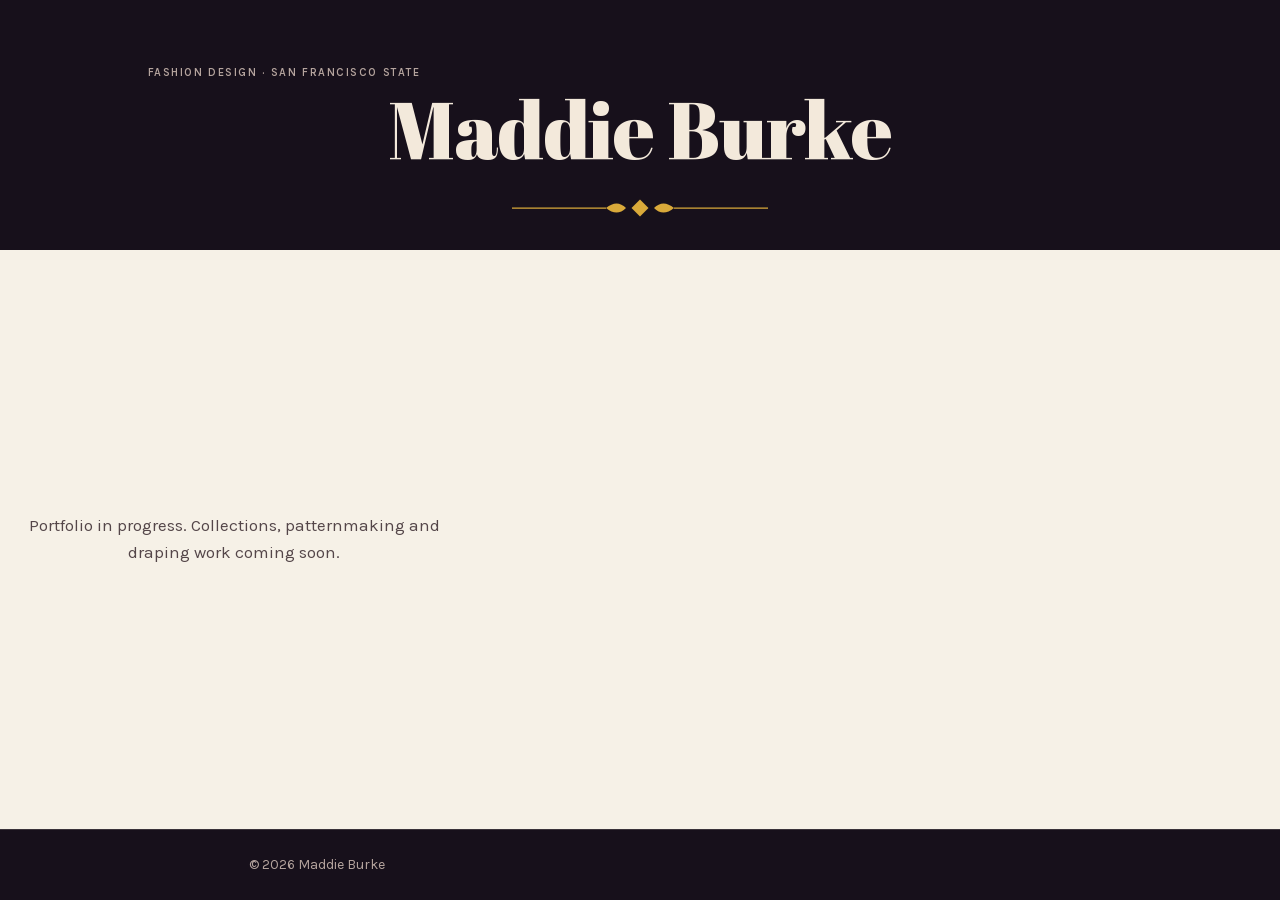
==== index.html @ 35e76069 "feat(foundation): add token system, base styles, and holding page First build step: the style-guide " ====
<!DOCTYPE html>
<html lang="en">
<head>
  <meta charset="UTF-8">
  <meta name="viewport" content="width=device-width, initial-scale=1">

  <title>Maddie Burke — Fashion Design</title>
  <meta name="description" content="Portfolio of Maddie Burke, fashion designer: collections, patternmaking, and couture draping.">

  <!-- Abril renders in the heading, so it is on the critical path. Preloading
       it means the browser starts fetching before it has parsed the CSS. -->
  <link rel="preload" href="/assets/fonts/abril-fatface.woff2" as="font" type="font/woff2" crossorigin>

  <link rel="stylesheet" href="/assets/css/style.css">
</head>

<body class="holding">

  <a class="skip-link" href="#main">Skip to main content</a>

  <header class="zone-dark holding__head">
    <div class="container">
      <p class="eyebrow">Fashion design &middot; San Francisco State</p>
      <h1 class="t-display">Maddie Burke</h1>
    </div>

    <!-- The ornament marks the boundary between the dark and light zones.
         aria-hidden because it carries no information. -->
    <svg class="ornament" viewBox="0 0 260 20" width="260" height="20" aria-hidden="true" focusable="false">
      <path d="M2 10H96" />
      <path d="M164 10H258" />
      <path class="ornament__solid" d="M96 10q11-9 20 0q-9 9-20 0z" />
      <path class="ornament__solid" d="M164 10q-11-9-20 0q9 9 20 0z" />
      <path class="ornament__solid" d="M130 1.5l8.5 8.5l-8.5 8.5l-8.5-8.5z" />
      <path d="M124 10h2M134 10h2" />
    </svg>
  </header>

  <main id="main" class="holding__main">
    <div class="container">
      <p class="holding__note">Portfolio in progress. Collections, patternmaking and draping work coming soon.</p>
    </div>
  </main>

  <footer class="zone-dark holding__foot">
    <div class="container">
      <p>&copy; 2026 Maddie Burke</p>
    </div>
  </footer>

</body>
</html>
---- assets/css/style.css ----
/* ==========================================================================
   Maddie Burke — Portfolio
   Foundation: tokens, reset, base elements.

   Order matters and is fixed (STYLEGUIDE.md §11):
   tokens → reset → base elements → layout → components → utilities
   ========================================================================== */


/* --------------------------------------------------------------------------
   1. FONTS

   Self-hosted rather than loaded from the Google Fonts CDN. Two reasons:
   it removes a third-party connection from every visitor's page load, and
   it means the site keeps working if that CDN is blocked or slow.

   Both faces are SIL Open Font License 1.1 — see the OFL files alongside.
   -------------------------------------------------------------------------- */

@font-face {
  font-family: "Abril Fatface";
  src: url("/assets/fonts/abril-fatface.woff2") format("woff2");
  font-weight: 400;
  font-style: normal;
  font-display: swap;
}

@font-face {
  font-family: "Karla";
  src: url("/assets/fonts/karla.woff2") format("woff2");
  font-weight: 400 700;   /* variable font: one file covers the whole range */
  font-style: normal;
  font-display: swap;
}


/* --------------------------------------------------------------------------
   2. TOKENS — the zone system

   The core idea of this stylesheet. Components are written ONCE against
   abstract tokens (--text, --ground, --accent). A zone redefines what those
   tokens mean, so the same component is correct in both zones automatically.

   Rule that keeps it safe: a component must never contain a raw hex value.
   If you are typing "#" inside a component rule, a token is missing.

   Every colour below was contrast-verified before it was written down.
   -------------------------------------------------------------------------- */

:root {
  /* Zone 2 — light. The default: galleries, project pages, About, Contact. */
  --ground:       #F6F1E7;   /* bone */
  --surface:      #FFFFFF;   /* raised cards, image mats */
  --text:         #241A20;   /* 15.00:1 on ground — AAA */
  --muted:        #544649;   /*  7.94:1 on ground — AAA */
  --accent:       #7A2A38;   /* oxblood — 8.42:1 — AAA */
  --accent-gold:  #5E4A0F;   /* antique gold — 7.58:1 — AAA */
  --gilt:         #C9A227;   /* 2.15:1 — DECORATIVE ONLY, never informational */
  --hairline:     rgba(36, 26, 32, 0.14);

  /* Spacing — one scale, no off-scale values. */
  --space-1: 4px;
  --space-2: 8px;
  --space-3: 16px;
  --space-4: 24px;
  --space-5: 32px;
  --space-6: 48px;
  --space-7: 64px;
  --space-8: 96px;
  --space-9: 128px;

  --font-display: "Abril Fatface", Georgia, serif;
  --font-body:    "Karla", system-ui, -apple-system, sans-serif;

  --measure: 65ch;          /* max width of running text */
  --container: 1320px;
}

/* Zone 1 — dark chrome. Nav, hero, project headers, footer. */
.zone-dark {
  --ground:      #17101B;   /* ink */
  --surface:     #241A2B;
  --text:        #F3E9DB;   /* 15.53:1 on ground — AAA */
  --muted:       #B5A49E;   /*  7.78:1 on ground — AAA */
  --accent:      #D9A93A;   /* gold — 8.60:1 — AAA, unrestricted here */
  --accent-alt:  #E08C97;   /* rose — 7.43:1 — AAA */
  --fill:        #8C2F3F;   /* oxblood — FILL ONLY, fails 2.30:1 as text */
  --hairline:    rgba(243, 233, 219, 0.16);

  background: var(--ground);
  color: var(--text);
}


/* --------------------------------------------------------------------------
   3. RESET
   -------------------------------------------------------------------------- */

*,
*::before,
*::after {
  box-sizing: border-box;
}

body,
h1, h2, h3, h4,
p, figure, blockquote, dl, dd {
  margin: 0;
}

ul[role="list"] {
  list-style: none;
  margin: 0;
  padding: 0;
}

img,
picture,
svg {
  display: block;
  max-width: 100%;
}

/* Images always carry width/height in the markup so the browser can reserve
   space before they load. height:auto lets CSS resize them without distorting
   that ratio. Together these prevent layout shift. */
img {
  height: auto;
}


/* --------------------------------------------------------------------------
   4. BASE ELEMENTS
   -------------------------------------------------------------------------- */

html {
  -webkit-text-size-adjust: 100%;
}

body {
  background: var(--ground);
  color: var(--text);
  font-family: var(--font-body);
  font-size: 1.0625rem;              /* 17px — this is a reading site */
  line-height: 1.6;
  -webkit-font-smoothing: antialiased;
  text-rendering: optimizeLegibility;
}

/* Abril is display-only. It has a practical floor around 28px: below that the
   thin strokes vanish and the counters fill in. H3 and smaller use Karla.
   H2's minimum is 1.75rem (28px) rather than 1.5rem for exactly this reason —
   that irregularity in the scale is deliberate. See STYLEGUIDE.md §2. */
.t-display,
h1,
h2 {
  font-family: var(--font-display);
  font-weight: 400;
  line-height: 1.15;
  text-wrap: balance;
}

.t-display { font-size: clamp(2.5rem, 7vw, 5rem); letter-spacing: -0.015em; }
h1         { font-size: clamp(2rem, 5vw, 3.25rem); letter-spacing: -0.012em; }
h2         { font-size: clamp(1.75rem, 3vw, 2.25rem); }

h3 {
  font-family: var(--font-body);
  font-weight: 600;
  font-size: 1.25rem;
  line-height: 1.3;
  text-wrap: balance;
}

p {
  max-width: var(--measure);
}

a {
  color: var(--accent);
  text-decoration-thickness: 1px;
  text-underline-offset: 3px;
}

/* Never remove a focus ring without an equally visible replacement.
   :focus-visible shows it for keyboard users without ringing mouse clicks. */
:focus-visible {
  outline: 2px solid var(--accent);
  outline-offset: 3px;
}

.eyebrow {
  font-family: var(--font-body);
  font-size: 0.6875rem;
  font-weight: 600;
  letter-spacing: 0.14em;
  text-transform: uppercase;
  color: var(--muted);
}


/* --------------------------------------------------------------------------
   5. LAYOUT
   -------------------------------------------------------------------------- */

.container {
  width: 100%;
  max-width: var(--container);
  margin-inline: auto;
  padding-inline: var(--space-4);
}

/* First focusable element on every page. Sits off-screen until focused, so a
   keyboard user can jump past the nav instead of tabbing through it on every
   page. Required by STYLEGUIDE.md §8. */
.skip-link {
  position: absolute;
  left: var(--space-3);
  top: var(--space-3);
  z-index: 100;
  padding: var(--space-2) var(--space-3);
  background: var(--surface);
  color: var(--text);
  transform: translateY(-200%);
}

.skip-link:focus {
  transform: translateY(0);
}


/* --------------------------------------------------------------------------
   6. ORNAMENT

   The site's one piece of pure decoration: a Deco lozenge between two Nouveau
   leaf forms. It marks every boundary between the dark and light zones — a
   hard edge from ink to bone is abrupt, and this makes the transition read as
   deliberate. aria-hidden in the markup, since it says nothing.
   -------------------------------------------------------------------------- */

.ornament {
  color: var(--accent);
  stroke: currentColor;
  stroke-width: 1.25;
  fill: none;
  width: 260px;
  max-width: 100%;
  height: auto;
  margin-inline: auto;
}

.ornament .ornament__solid {
  fill: currentColor;
  stroke: none;
}


/* --------------------------------------------------------------------------
   7. MOTION

   Respected site-wide rather than per-component, so a new animation cannot
   accidentally ship without honouring it.
   -------------------------------------------------------------------------- */

@media (prefers-reduced-motion: reduce) {
  *,
  *::before,
  *::after {
    animation-duration: 0.01ms !important;
    animation-iteration-count: 1 !important;
    transition-duration: 0.01ms !important;
    scroll-behavior: auto !important;
  }
}


/* --------------------------------------------------------------------------
   8. HOLDING PAGE — temporary

   Replaced by the real Home page in Phase 4. Kept isolated at the bottom so
   deleting it later touches nothing above.
   -------------------------------------------------------------------------- */

.holding {
  min-height: 100vh;
  min-height: 100svh;   /* svh accounts for mobile browser chrome */
  display: flex;
  flex-direction: column;
}

.holding__head {
  display: flex;
  flex-direction: column;
  align-items: center;
  gap: var(--space-4);
  padding-block: var(--space-7) var(--space-5);
  text-align: center;
}

.holding__main {
  flex: 1;
  display: flex;
  flex-direction: column;
  justify-content: center;
  align-items: center;
  gap: var(--space-4);
  text-align: center;
  padding-block: var(--space-8);
}

.holding__note {
  color: var(--muted);
  max-width: 42ch;
}

.holding__foot {
  padding-block: var(--space-4);
  text-align: center;
  color: var(--muted);
  font-size: 0.875rem;
  border-top: 1px solid var(--hairline);
}
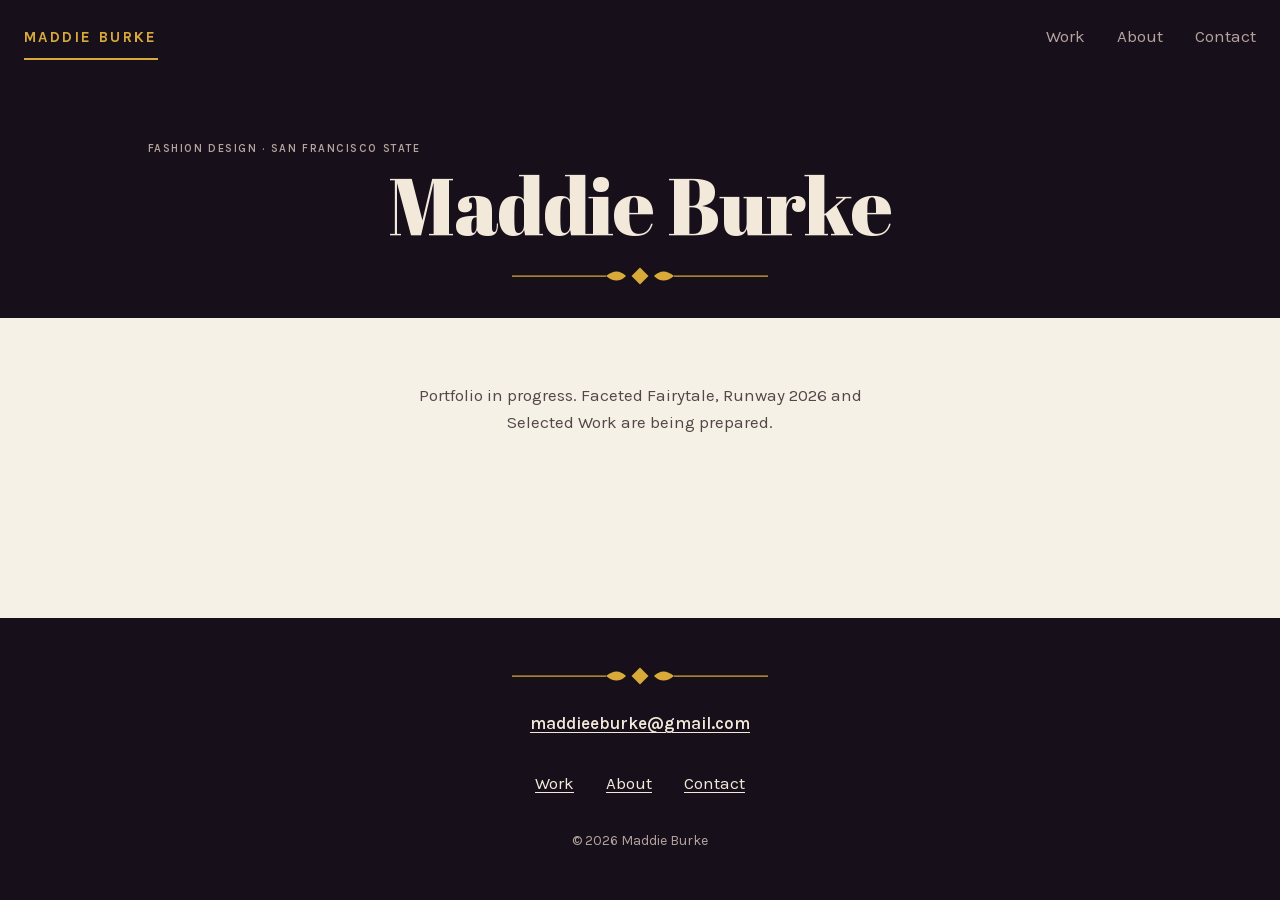
==== commit 862927b4: "feat(contact,about): add email, image pipeline, and About portrait - tools/build-images.sh: strips a" ====
--- a/index.html
+++ b/index.html
@@ -7,44 +7,74 @@
   <title>Maddie Burke — Fashion Design</title>
   <meta name="description" content="Portfolio of Maddie Burke, fashion designer: collections, patternmaking, and couture draping.">
 
-  <!-- Abril renders in the heading, so it is on the critical path. Preloading
-       it means the browser starts fetching before it has parsed the CSS. -->
+  <!-- Runs before render so the nav never flashes open then collapses. It also
+       means the mobile toggle only appears once JS is confirmed working. -->
+  <script>document.documentElement.classList.add('js');</script>
+
   <link rel="preload" href="/assets/fonts/abril-fatface.woff2" as="font" type="font/woff2" crossorigin>
-
   <link rel="stylesheet" href="/assets/css/style.css">
+  <script src="/assets/js/main.js" defer></script>
 </head>
 
-<body class="holding">
+<body class="page">
 
   <a class="skip-link" href="#main">Skip to main content</a>
 
-  <header class="zone-dark holding__head">
-    <div class="container">
-      <p class="eyebrow">Fashion design &middot; San Francisco State</p>
-      <h1 class="t-display">Maddie Burke</h1>
+  <nav class="nav zone-dark" aria-label="Main" data-nav data-open="false">
+    <div class="container nav__inner">
+      <a class="nav__mark" href="/index.html" aria-current="page">Maddie Burke</a>
+
+      <button class="nav__toggle" type="button" aria-expanded="false" aria-controls="nav-menu">Menu</button>
+
+      <ul class="nav__list" id="nav-menu" role="list">
+        <li><a class="nav__link" href="/work.html">Work</a></li>
+        <li><a class="nav__link" href="/about.html">About</a></li>
+        <li><a class="nav__link" href="/contact.html">Contact</a></li>
+      </ul>
+    </div>
+  </nav>
+
+  <main id="main" class="page__main">
+
+    <header class="zone-dark page__head">
+      <div class="container">
+        <p class="eyebrow">Fashion design &middot; San Francisco State</p>
+        <h1 class="t-display">Maddie Burke</h1>
+      </div>
+      <svg class="ornament" viewBox="0 0 260 20" width="260" height="20" aria-hidden="true" focusable="false">
+        <path d="M2 10H96" />
+        <path d="M164 10H258" />
+        <path class="ornament__solid" d="M96 10q11-9 20 0q-9 9-20 0z" />
+        <path class="ornament__solid" d="M164 10q-11-9-20 0q9 9 20 0z" />
+        <path class="ornament__solid" d="M130 1.5l8.5 8.5l-8.5 8.5l-8.5-8.5z" />
+        <path d="M124 10h2M134 10h2" />
+      </svg>
+    </header>
+
+    <div class="container page__body">
+      <p class="stub">Portfolio in progress. Faceted Fairytale, Runway 2026 and Selected Work are being prepared.</p>
     </div>
 
-    <!-- The ornament marks the boundary between the dark and light zones.
-         aria-hidden because it carries no information. -->
-    <svg class="ornament" viewBox="0 0 260 20" width="260" height="20" aria-hidden="true" focusable="false">
-      <path d="M2 10H96" />
-      <path d="M164 10H258" />
-      <path class="ornament__solid" d="M96 10q11-9 20 0q-9 9-20 0z" />
-      <path class="ornament__solid" d="M164 10q-11-9-20 0q9 9 20 0z" />
-      <path class="ornament__solid" d="M130 1.5l8.5 8.5l-8.5 8.5l-8.5-8.5z" />
-      <path d="M124 10h2M134 10h2" />
-    </svg>
-  </header>
-
-  <main id="main" class="holding__main">
-    <div class="container">
-      <p class="holding__note">Portfolio in progress. Collections, patternmaking and draping work coming soon.</p>
-    </div>
   </main>
 
-  <footer class="zone-dark holding__foot">
-    <div class="container">
-      <p>&copy; 2026 Maddie Burke</p>
+  <footer class="footer zone-dark">
+    <div class="container footer__inner">
+      <svg class="ornament" viewBox="0 0 260 20" width="260" height="20" aria-hidden="true" focusable="false">
+        <path d="M2 10H96" />
+        <path d="M164 10H258" />
+        <path class="ornament__solid" d="M96 10q11-9 20 0q-9 9-20 0z" />
+        <path class="ornament__solid" d="M164 10q-11-9-20 0q9 9 20 0z" />
+        <path class="ornament__solid" d="M130 1.5l8.5 8.5l-8.5 8.5l-8.5-8.5z" />
+        <path d="M124 10h2M134 10h2" />
+      </svg>
+      <p class="footer__email"><a href="mailto:maddieeburke@gmail.com">maddieeburke@gmail.com</a></p>
+
+      <ul class="footer__links" role="list">
+        <li><a href="/work.html">Work</a></li>
+        <li><a href="/about.html">About</a></li>
+        <li><a href="/contact.html">Contact</a></li>
+      </ul>
+      <p class="footer__meta">&copy; 2026 Maddie Burke</p>
     </div>
   </footer>
 
--- a/assets/css/style.css
+++ b/assets/css/style.css
@@ -275,48 +275,225 @@
 
 
 /* --------------------------------------------------------------------------
-   8. HOLDING PAGE — temporary
-
-   Replaced by the real Home page in Phase 4. Kept isolated at the bottom so
-   deleting it later touches nothing above.
-   -------------------------------------------------------------------------- */
-
-.holding {
+   8. NAV
+
+   Always dark (STYLEGUIDE.md §6). Two decisions make this accessible rather
+   than merely working:
+
+   1. The current page is marked by colour AND a rule beneath it. Colour alone
+      fails for colour-blind users and in greyscale.
+   2. The mobile toggle is progressively enhanced. The button stays hidden
+      until JS adds a "js" class to <html>. If the script fails to load, the
+      links simply remain visible and stacked rather than being sealed behind
+      a button that does nothing.
+   -------------------------------------------------------------------------- */
+
+.nav__inner {
+  display: flex;
+  flex-wrap: wrap;
+  align-items: center;
+  justify-content: space-between;
+  gap: var(--space-2) var(--space-4);
+  padding-block: var(--space-3);
+}
+
+.nav__mark {
+  display: flex;
+  align-items: center;
+  min-height: 44px;
+  font-weight: 700;
+  font-size: 0.9375rem;
+  letter-spacing: 0.16em;
+  text-transform: uppercase;
+  color: var(--text);
+  text-decoration: none;
+}
+
+/* Hidden for everyone until JS proves it can work. */
+.nav__toggle { display: none; }
+
+.js .nav__toggle {
+  display: inline-flex;
+  align-items: center;
+  gap: var(--space-2);
+  min-height: 44px;
+  padding-inline: var(--space-3);
+  background: none;
+  border: 1px solid var(--hairline);
+  color: var(--text);
+  font: inherit;
+  font-size: 0.875rem;
+  cursor: pointer;
+}
+
+.nav__list {
+  display: flex;
+  flex-direction: column;
+  width: 100%;
+  list-style: none;
+  margin: 0;
+  padding: 0;
+}
+
+/* Collapsed on mobile only when JS is present to reopen it. */
+.js .nav__list { display: none; }
+.js .nav[data-open="true"] .nav__list { display: flex; }
+
+.nav__link {
+  display: flex;
+  align-items: center;
+  min-height: 44px;
+  color: var(--muted);
+  text-decoration: none;
+  border-bottom: 2px solid transparent;
+}
+
+.nav__link:hover { color: var(--text); }
+
+/* Colour AND rule — never colour alone. */
+.nav__link[aria-current="page"],
+.nav__mark[aria-current="page"] {
+  color: var(--accent);
+  border-bottom: 2px solid var(--accent);
+}
+
+@media (min-width: 600px) {
+  .nav__inner { flex-wrap: nowrap; }
+  .js .nav__toggle { display: none; }
+
+  .nav__list,
+  .js .nav__list {
+    display: flex;
+    flex-direction: row;
+    width: auto;
+    gap: var(--space-5);
+  }
+}
+
+
+/* --------------------------------------------------------------------------
+   9. FOOTER
+   -------------------------------------------------------------------------- */
+
+.footer__inner {
+  display: flex;
+  flex-direction: column;
+  align-items: center;
+  gap: var(--space-4);
+  padding-block: var(--space-6);
+  text-align: center;
+}
+
+.footer__links {
+  display: flex;
+  flex-wrap: wrap;
+  justify-content: center;
+  gap: var(--space-2) var(--space-5);
+  list-style: none;
+  margin: 0;
+  padding: 0;
+}
+
+.footer__links a {
+  display: flex;
+  align-items: center;
+  min-height: 44px;
+  color: var(--text);
+}
+
+.footer__meta {
+  color: var(--muted);
+  font-size: 0.875rem;
+}
+
+
+/* --------------------------------------------------------------------------
+   10. PAGE SHELL
+
+   Sticky footer without positioning tricks: the page is a column flexbox and
+   main takes the remaining space, so a short page still pins the footer to
+   the bottom of the viewport.
+   -------------------------------------------------------------------------- */
+
+.page {
   min-height: 100vh;
   min-height: 100svh;   /* svh accounts for mobile browser chrome */
   display: flex;
   flex-direction: column;
 }
 
-.holding__head {
-  display: flex;
-  flex-direction: column;
-  align-items: center;
-  gap: var(--space-4);
+.page__main { flex: 1; }
+
+.page__head {
+  display: flex;
+  flex-direction: column;
+  align-items: center;
+  gap: var(--space-3);
   padding-block: var(--space-7) var(--space-5);
   text-align: center;
 }
 
-.holding__main {
-  flex: 1;
-  display: flex;
-  flex-direction: column;
-  justify-content: center;
+.page__body {
+  padding-block: var(--space-7);
+  display: flex;
+  flex-direction: column;
   align-items: center;
   gap: var(--space-4);
   text-align: center;
-  padding-block: var(--space-8);
-}
-
-.holding__note {
+}
+
+/* Temporary. Marks a page whose content has not been built yet — delete each
+   one as its section lands. */
+.stub { color: var(--muted); max-width: 46ch; }
+
+
+/* --------------------------------------------------------------------------
+   11. CONTACT & FOOTER EMAIL
+
+   With no CV to download, the email address is the site's single conversion
+   point (PLAN.md §5). It is deliberately plain text in a plain mailto rather
+   than obfuscated — see PLAN.md §5 for why.
+   -------------------------------------------------------------------------- */
+
+.footer__email {
+  font-size: 1.0625rem;
+  font-weight: 600;
+}
+
+.footer__email a { color: var(--text); }
+
+.contact__lead { color: var(--muted); }
+
+.contact__email {
+  font-size: clamp(1.125rem, 4vw, 1.5rem);
+  font-weight: 600;
+  overflow-wrap: anywhere;   /* long address must not force a sideways scroll */
+}
+
+
+/* --------------------------------------------------------------------------
+   12. PORTRAIT
+
+   Capped at 320px. The source is 532px wide (a downscaled runway export), so
+   displaying it larger would upscale and soften. The cap is set by the asset,
+   not by taste — STYLEGUIDE.md §7.
+   -------------------------------------------------------------------------- */
+
+.portrait {
+  margin: 0;
+  max-width: 320px;
+  display: flex;
+  flex-direction: column;
+  gap: var(--space-2);
+}
+
+.portrait img {
+  width: 100%;
+  border: 1px solid var(--hairline);
+}
+
+.caption {
+  font-size: 0.875rem;
   color: var(--muted);
-  max-width: 42ch;
-}
-
-.holding__foot {
-  padding-block: var(--space-4);
-  text-align: center;
-  color: var(--muted);
-  font-size: 0.875rem;
-  border-top: 1px solid var(--hairline);
-}
+  text-align: left;
+}
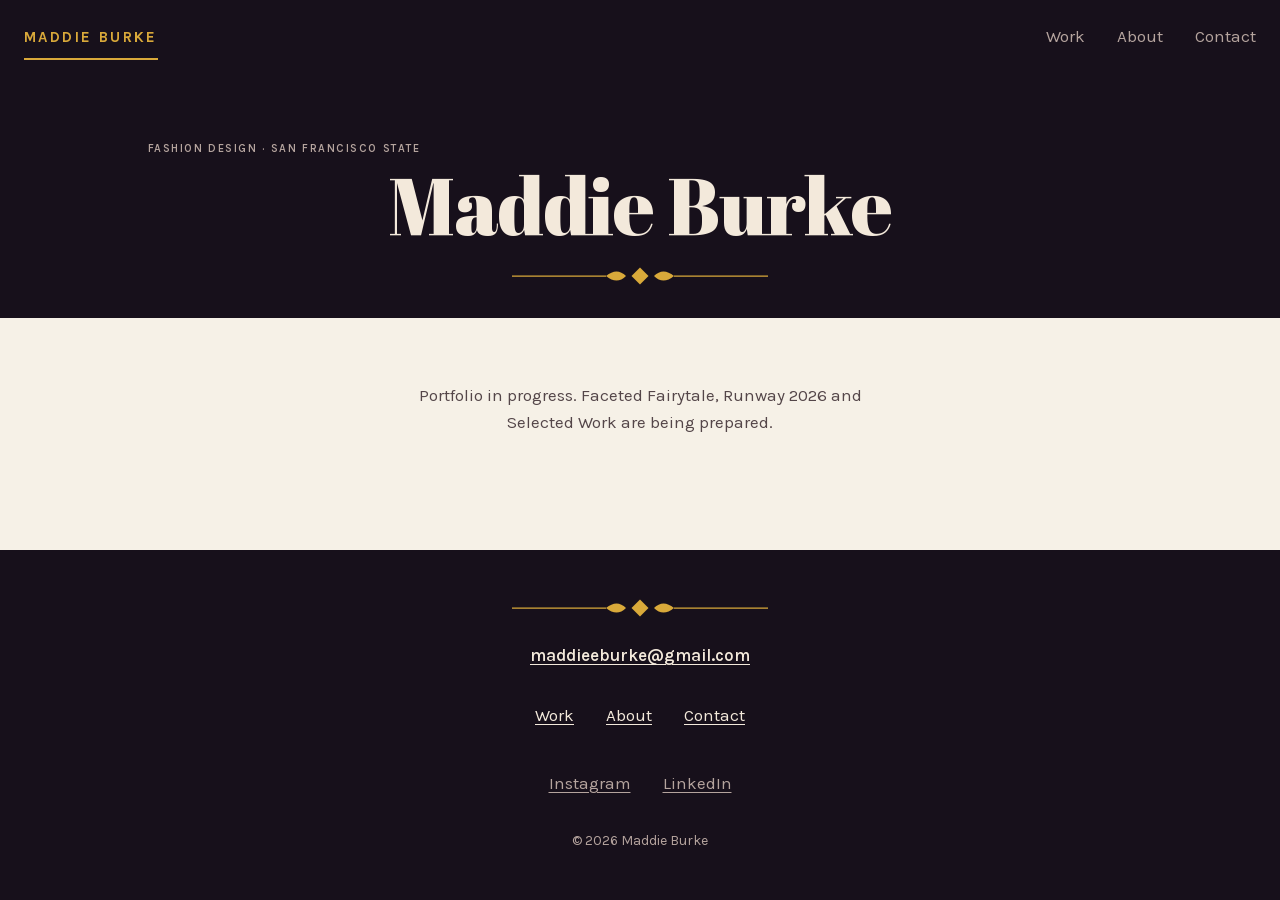
==== commit 3cb118fd: "feat(contact,about): add social links and About page structure - Instagram and LinkedIn in the foote" ====
--- a/index.html
+++ b/index.html
@@ -74,6 +74,11 @@
         <li><a href="/about.html">About</a></li>
         <li><a href="/contact.html">Contact</a></li>
       </ul>
+      <ul class="footer__social" role="list">
+        <li><a href="https://www.instagram.com/the.maddie.hatter_/" rel="noopener noreferrer">Instagram</a></li>
+        <li><a href="https://www.linkedin.com/in/maddie-burke-b0a78440a/" rel="noopener noreferrer">LinkedIn</a></li>
+      </ul>
+
       <p class="footer__meta">&copy; 2026 Maddie Burke</p>
     </div>
   </footer>
--- a/assets/css/style.css
+++ b/assets/css/style.css
@@ -497,3 +497,78 @@
   color: var(--muted);
   text-align: left;
 }
+
+
+/* --------------------------------------------------------------------------
+   13. SOCIAL LINKS
+
+   No target="_blank". Opening a new tab without warning is an accessibility
+   surprise, and it takes the back button away. rel="noreferrer" is kept so
+   visiting her Instagram does not tell Instagram where the visitor came from.
+   -------------------------------------------------------------------------- */
+
+.footer__social {
+  display: flex;
+  flex-wrap: wrap;
+  justify-content: center;
+  gap: var(--space-2) var(--space-5);
+  list-style: none;
+  margin: 0;
+  padding: 0;
+}
+
+.footer__social a {
+  display: flex;
+  align-items: center;
+  min-height: 44px;
+  color: var(--muted);
+}
+
+.footer__social a:hover { color: var(--text); }
+
+
+/* --------------------------------------------------------------------------
+   14. LONG-FORM PAGE BODY
+   -------------------------------------------------------------------------- */
+
+/* Reading pages left-align; stub pages stay centred. */
+.page__body--start {
+  align-items: flex-start;
+  text-align: left;
+  gap: var(--space-7);
+}
+
+.about__section {
+  display: flex;
+  flex-direction: column;
+  gap: var(--space-3);
+  width: 100%;
+}
+
+
+/* --------------------------------------------------------------------------
+   15. PLACEHOLDER — temporary
+
+   Deliberately conspicuous. Real copy that has not been written yet is a
+   launch blocker, and unmarked filler is exactly the thing that survives to
+   production unnoticed. Grep for "placeholder" before going live; this whole
+   block gets deleted when the last one is replaced.
+   -------------------------------------------------------------------------- */
+
+.placeholder {
+  border: 1px dashed var(--hairline);
+  padding: var(--space-4);
+  color: var(--muted);
+  max-width: var(--measure);
+}
+
+.placeholder::before {
+  content: "Placeholder";
+  display: block;
+  margin-bottom: var(--space-2);
+  font-size: 0.6875rem;
+  font-weight: 600;
+  letter-spacing: 0.14em;
+  text-transform: uppercase;
+  color: var(--accent);
+}
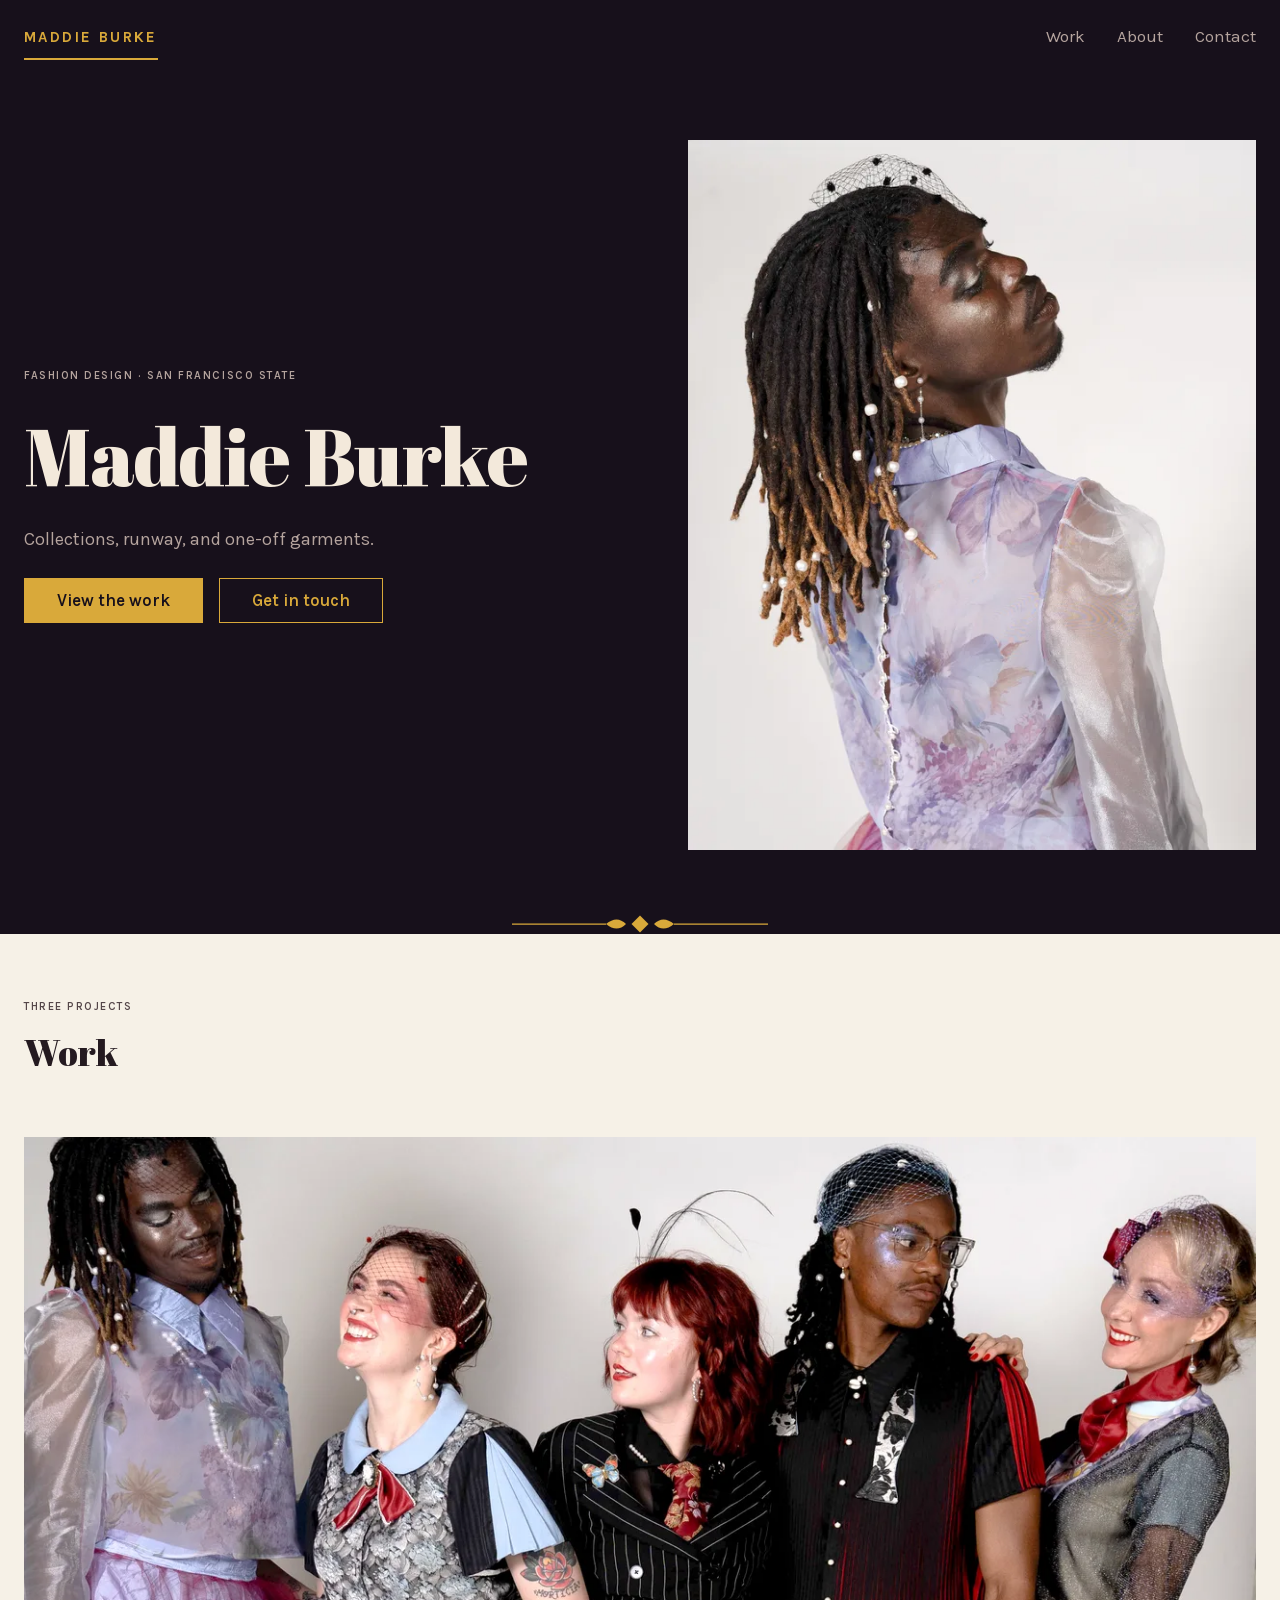
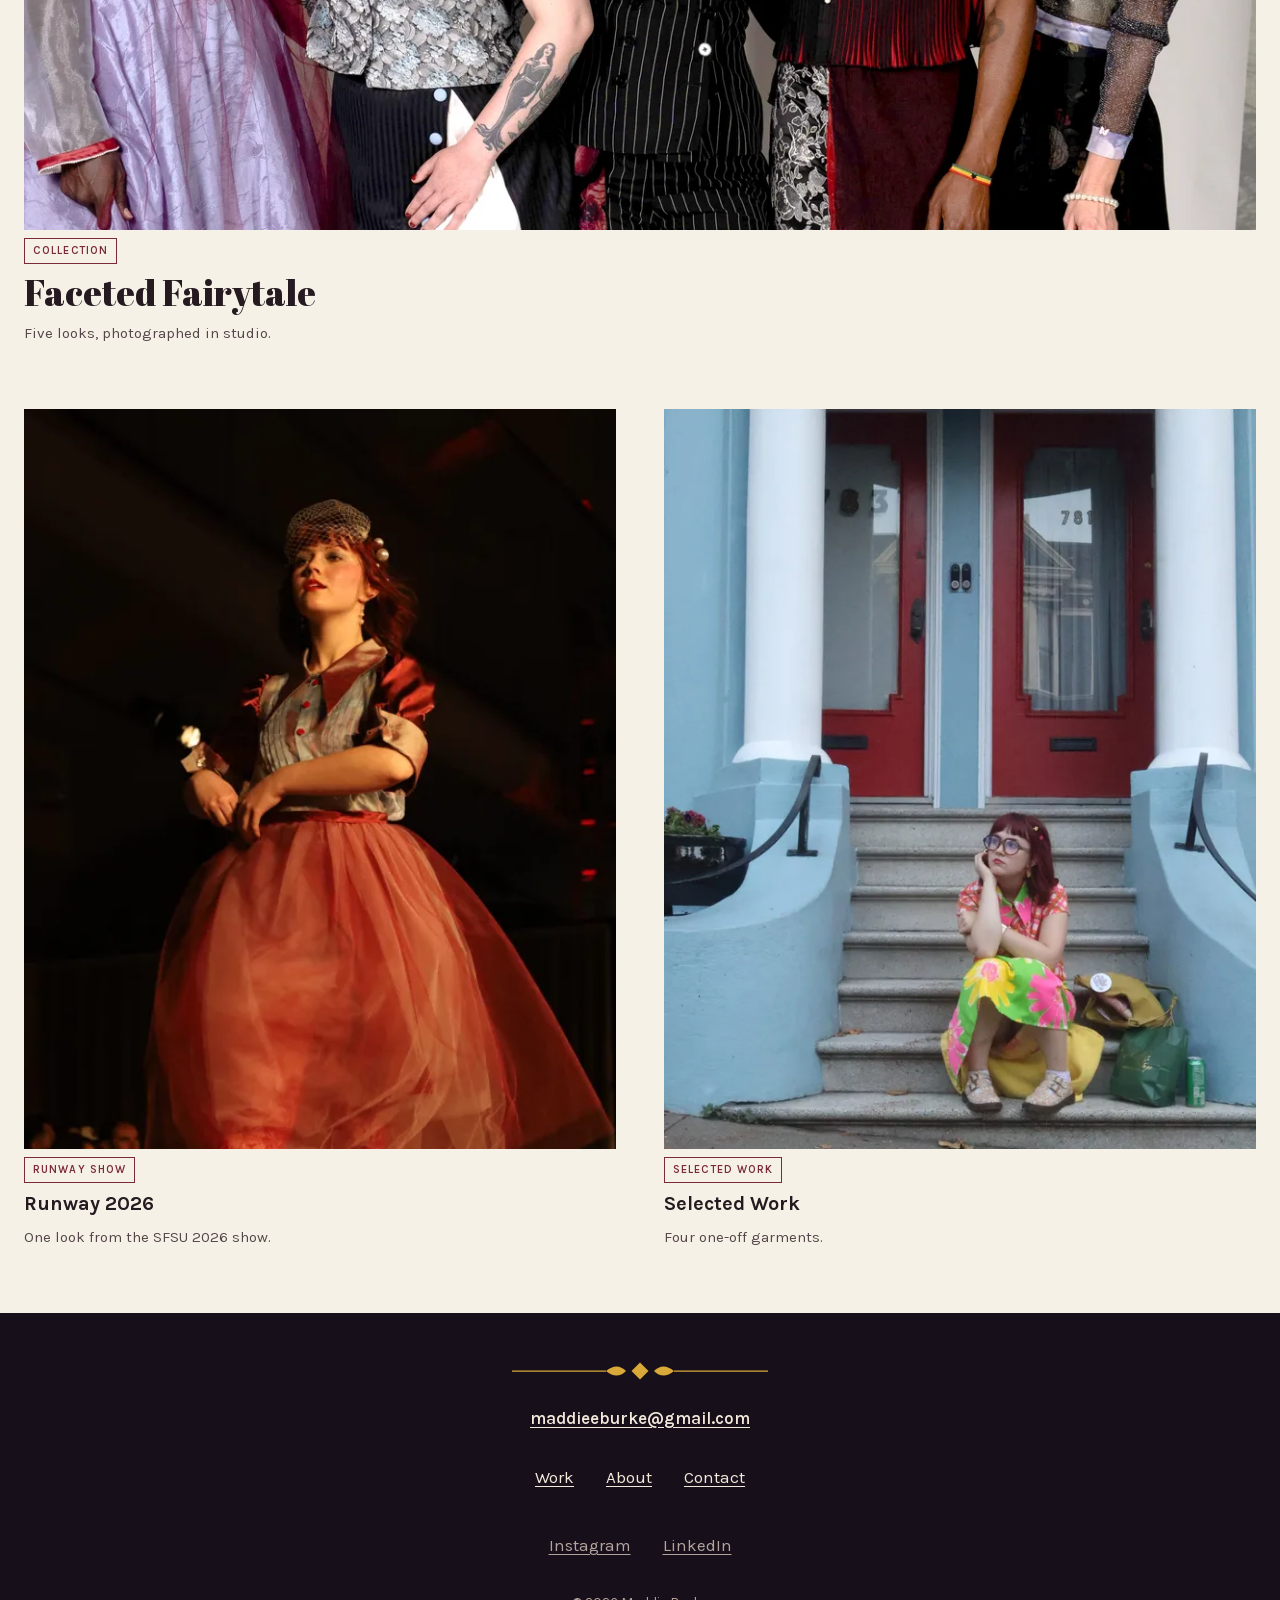
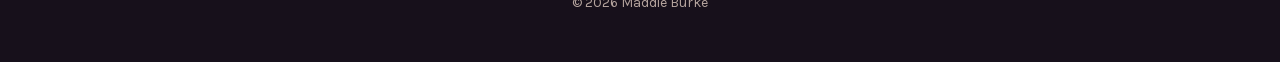
==== commit b00e2e1f: "feat(home): build hero, project cards, and project page shells - Home hero: Faceted Fairytale lead i" ====
--- a/index.html
+++ b/index.html
@@ -36,11 +36,26 @@
 
   <main id="main" class="page__main">
 
-    <header class="zone-dark page__head">
-      <div class="container">
-        <p class="eyebrow">Fashion design &middot; San Francisco State</p>
-        <h1 class="t-display">Maddie Burke</h1>
+    <header class="zone-dark hero">
+      <div class="container hero__inner">
+        <div class="hero__text">
+          <p class="eyebrow">Fashion design &middot; San Francisco State</p>
+          <h1 class="t-display">Maddie Burke</h1>
+          <p class="hero__lead">Collections, runway, and one-off garments.</p>
+          <p class="hero__actions">
+            <a class="btn" href="/work.html">View the work</a>
+            <a class="btn btn--ghost" href="/contact.html">Get in touch</a>
+          </p>
+        </div>
+
+        <picture class="hero__image">
+          <source type="image/webp" srcset="/assets/img/faceted-fairytale/hero-640.webp 640w, /assets/img/faceted-fairytale/hero-1280.webp 1280w, /assets/img/faceted-fairytale/hero-2000.webp 2000w" sizes="(min-width: 900px) 45vw, 100vw">
+          <img src="/assets/img/faceted-fairytale/hero-1280.jpg" srcset="/assets/img/faceted-fairytale/hero-640.jpg 640w, /assets/img/faceted-fairytale/hero-1280.jpg 1280w, /assets/img/faceted-fairytale/hero-2000.jpg 2000w" sizes="(min-width: 900px) 45vw, 100vw"
+               width="4000" height="5000" fetchpriority="high" decoding="async"
+               alt="Model in a sheer lilac organza blouse over a pink tulle skirt, head tilted back, from the Faceted Fairytale collection.">
+        </picture>
       </div>
+
       <svg class="ornament" viewBox="0 0 260 20" width="260" height="20" aria-hidden="true" focusable="false">
         <path d="M2 10H96" />
         <path d="M164 10H258" />
@@ -51,8 +66,51 @@
       </svg>
     </header>
 
-    <div class="container page__body">
-      <p class="stub">Portfolio in progress. Faceted Fairytale, Runway 2026 and Selected Work are being prepared.</p>
+    <div class="container page__body page__body--start">
+
+      <section class="about__section">
+        <p class="eyebrow">Three projects</p>
+        <h2>Work</h2>
+      </section>
+
+      <a class="card card--feature" href="/work/faceted-fairytale.html">
+        <picture>
+          <source type="image/webp" srcset="/assets/img/faceted-fairytale/card-640.webp 640w, /assets/img/faceted-fairytale/card-1280.webp 1280w, /assets/img/faceted-fairytale/card-2000.webp 2000w" sizes="(min-width: 1400px) 1320px, 100vw">
+          <img src="/assets/img/faceted-fairytale/card-1280.jpg" srcset="/assets/img/faceted-fairytale/card-640.jpg 640w, /assets/img/faceted-fairytale/card-1280.jpg 1280w, /assets/img/faceted-fairytale/card-2000.jpg 2000w" sizes="(min-width: 1400px) 1320px, 100vw"
+               width="3671" height="2065" loading="lazy" decoding="async"
+               alt="Five models wearing the Faceted Fairytale collection together on a white studio backdrop.">
+        </picture>
+        <span class="card__cat">Collection</span>
+        <span class="card__title">Faceted Fairytale</span>
+        <span class="card__desc">Five looks, photographed in studio.</span>
+      </a>
+
+      <div class="card-grid">
+        <a class="card" href="/work/runway-2026.html">
+          <picture>
+          <source type="image/webp" srcset="/assets/img/runway-2026/card-532.webp 532w" sizes="(min-width: 600px) 50vw, 100vw">
+          <img src="/assets/img/runway-2026/card-532.jpg" srcset="/assets/img/runway-2026/card-532.jpg 532w" sizes="(min-width: 600px) 50vw, 100vw"
+               width="532" height="665" loading="lazy" decoding="async"
+               alt="Peach organza peplum dress over coral satin sleeves and red lace tights, on the runway.">
+        </picture>
+          <span class="card__cat">Runway show</span>
+          <span class="card__title">Runway 2026</span>
+          <span class="card__desc">One look from the SFSU 2026 show.</span>
+        </a>
+
+        <a class="card" href="/work/selected.html">
+          <picture>
+          <source type="image/webp" srcset="/assets/img/selected/card-640.webp 640w, /assets/img/selected/card-1080.webp 1080w" sizes="(min-width: 600px) 50vw, 100vw">
+          <img src="/assets/img/selected/card-1080.jpg" srcset="/assets/img/selected/card-640.jpg 640w, /assets/img/selected/card-1080.jpg 1080w" sizes="(min-width: 600px) 50vw, 100vw"
+               width="1080" height="1350" loading="lazy" decoding="async"
+               alt="Green and pink floral two-piece set, worn seated on blue-painted front steps.">
+        </picture>
+          <span class="card__cat">Selected work</span>
+          <span class="card__title">Selected Work</span>
+          <span class="card__desc">Four one-off garments.</span>
+        </a>
+      </div>
+
     </div>
 
   </main>
--- a/assets/css/style.css
+++ b/assets/css/style.css
@@ -572,3 +572,137 @@
   text-transform: uppercase;
   color: var(--accent);
 }
+
+
+/* --------------------------------------------------------------------------
+   16. BUTTONS
+
+   The zone system paying off: `background: var(--accent); color: var(--ground)`
+   is one rule that resolves to two verified pairings —
+     dark  zone: ink #17101B on gold    #D9A93A = 8.60:1  AAA
+     light zone: bone #F6F1E7 on oxblood #7A2A38 = 8.42:1  AAA
+   No .btn--dark variant needed, and no way for the two to drift apart.
+   -------------------------------------------------------------------------- */
+
+.btn {
+  display: inline-flex;
+  align-items: center;
+  justify-content: center;
+  min-height: 44px;
+  padding: var(--space-2) var(--space-5);
+  background: var(--accent);
+  color: var(--ground);
+  font-weight: 600;
+  text-decoration: none;
+  border: 1px solid var(--accent);
+}
+
+.btn--ghost {
+  background: none;
+  color: var(--accent);
+}
+
+
+/* --------------------------------------------------------------------------
+   17. HERO
+   -------------------------------------------------------------------------- */
+
+.hero__inner {
+  display: grid;
+  gap: var(--space-6);
+  padding-block: var(--space-7);
+}
+
+.hero__text {
+  display: flex;
+  flex-direction: column;
+  gap: var(--space-4);
+  align-self: center;
+}
+
+.hero__lead {
+  color: var(--muted);
+  font-size: 1.125rem;
+}
+
+.hero__actions {
+  display: flex;
+  flex-wrap: wrap;
+  gap: var(--space-3);
+  max-width: none;
+}
+
+.hero__image img { width: 100%; }
+
+@media (min-width: 900px) {
+  .hero__inner {
+    grid-template-columns: 1fr 1fr;
+    align-items: center;
+    gap: var(--space-8);
+  }
+}
+
+
+/* --------------------------------------------------------------------------
+   18. PROJECT CARDS
+
+   Whole card is one link, so the target is the image and the title together
+   rather than a small "read more" — easier to hit on a phone, and it gives a
+   screen reader one clear link instead of three that all go to the same place.
+   -------------------------------------------------------------------------- */
+
+.card {
+  display: flex;
+  flex-direction: column;
+  gap: var(--space-2);
+  align-items: flex-start;
+  color: inherit;
+  text-decoration: none;
+}
+
+.card img { width: 100%; }
+
+.card__cat {
+  font-family: var(--font-body);
+  font-size: 0.6875rem;
+  font-weight: 600;
+  letter-spacing: 0.1em;
+  text-transform: uppercase;
+  color: var(--accent);
+  border: 1px solid var(--accent);
+  padding: 3px 8px;
+}
+
+/* Karla, because 1.25rem is below Abril's 28px floor (STYLEGUIDE.md §2). */
+.card__title {
+  font-family: var(--font-body);
+  font-weight: 700;
+  font-size: 1.25rem;
+  line-height: 1.3;
+}
+
+/* The feature card is the only one large enough for Abril. 2.25rem clears
+   the floor comfortably. */
+.card--feature .card__title {
+  font-family: var(--font-display);
+  font-weight: 400;
+  font-size: clamp(1.75rem, 4vw, 2.25rem);
+  line-height: 1.15;
+}
+
+.card__desc {
+  color: var(--muted);
+  font-size: 0.9375rem;
+}
+
+.card:hover .card__title { color: var(--accent); }
+
+.card-grid {
+  display: grid;
+  gap: var(--space-6);
+  width: 100%;
+}
+
+@media (min-width: 600px) {
+  .card-grid { grid-template-columns: 1fr 1fr; }
+}
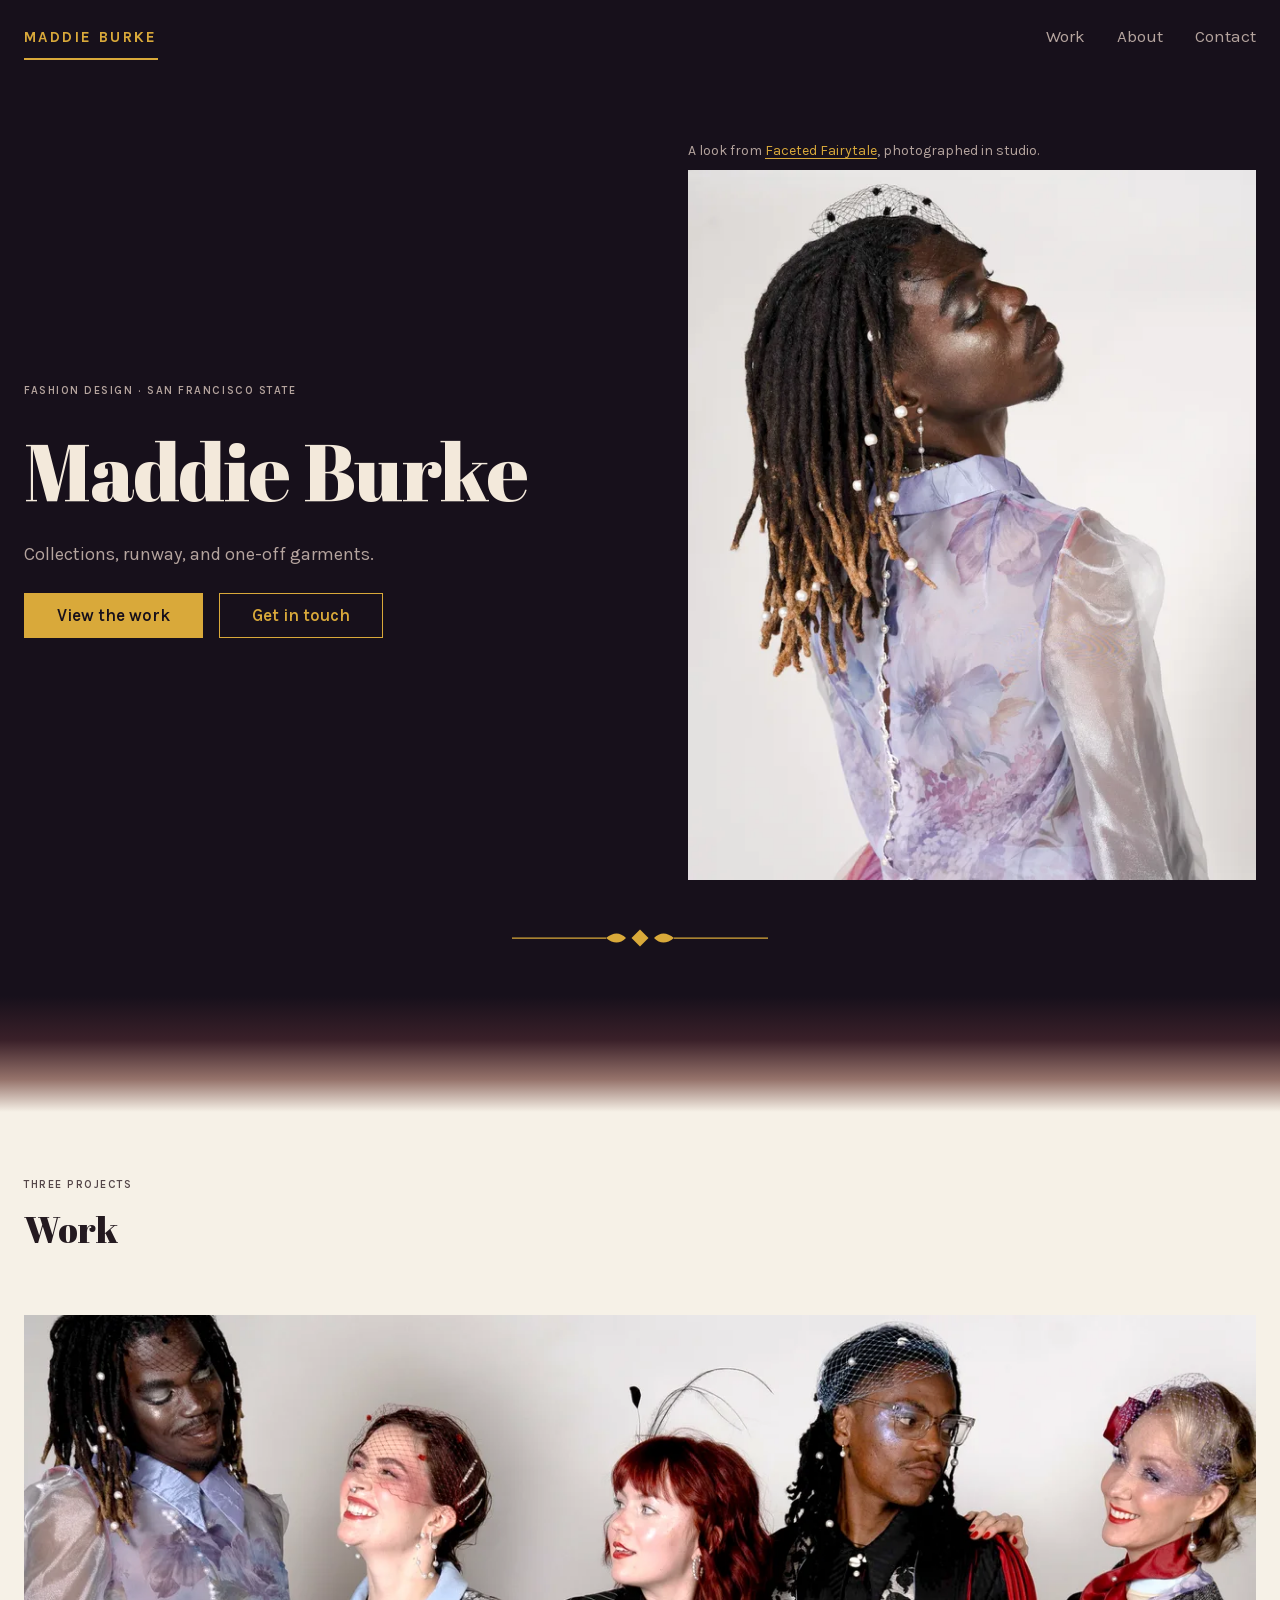
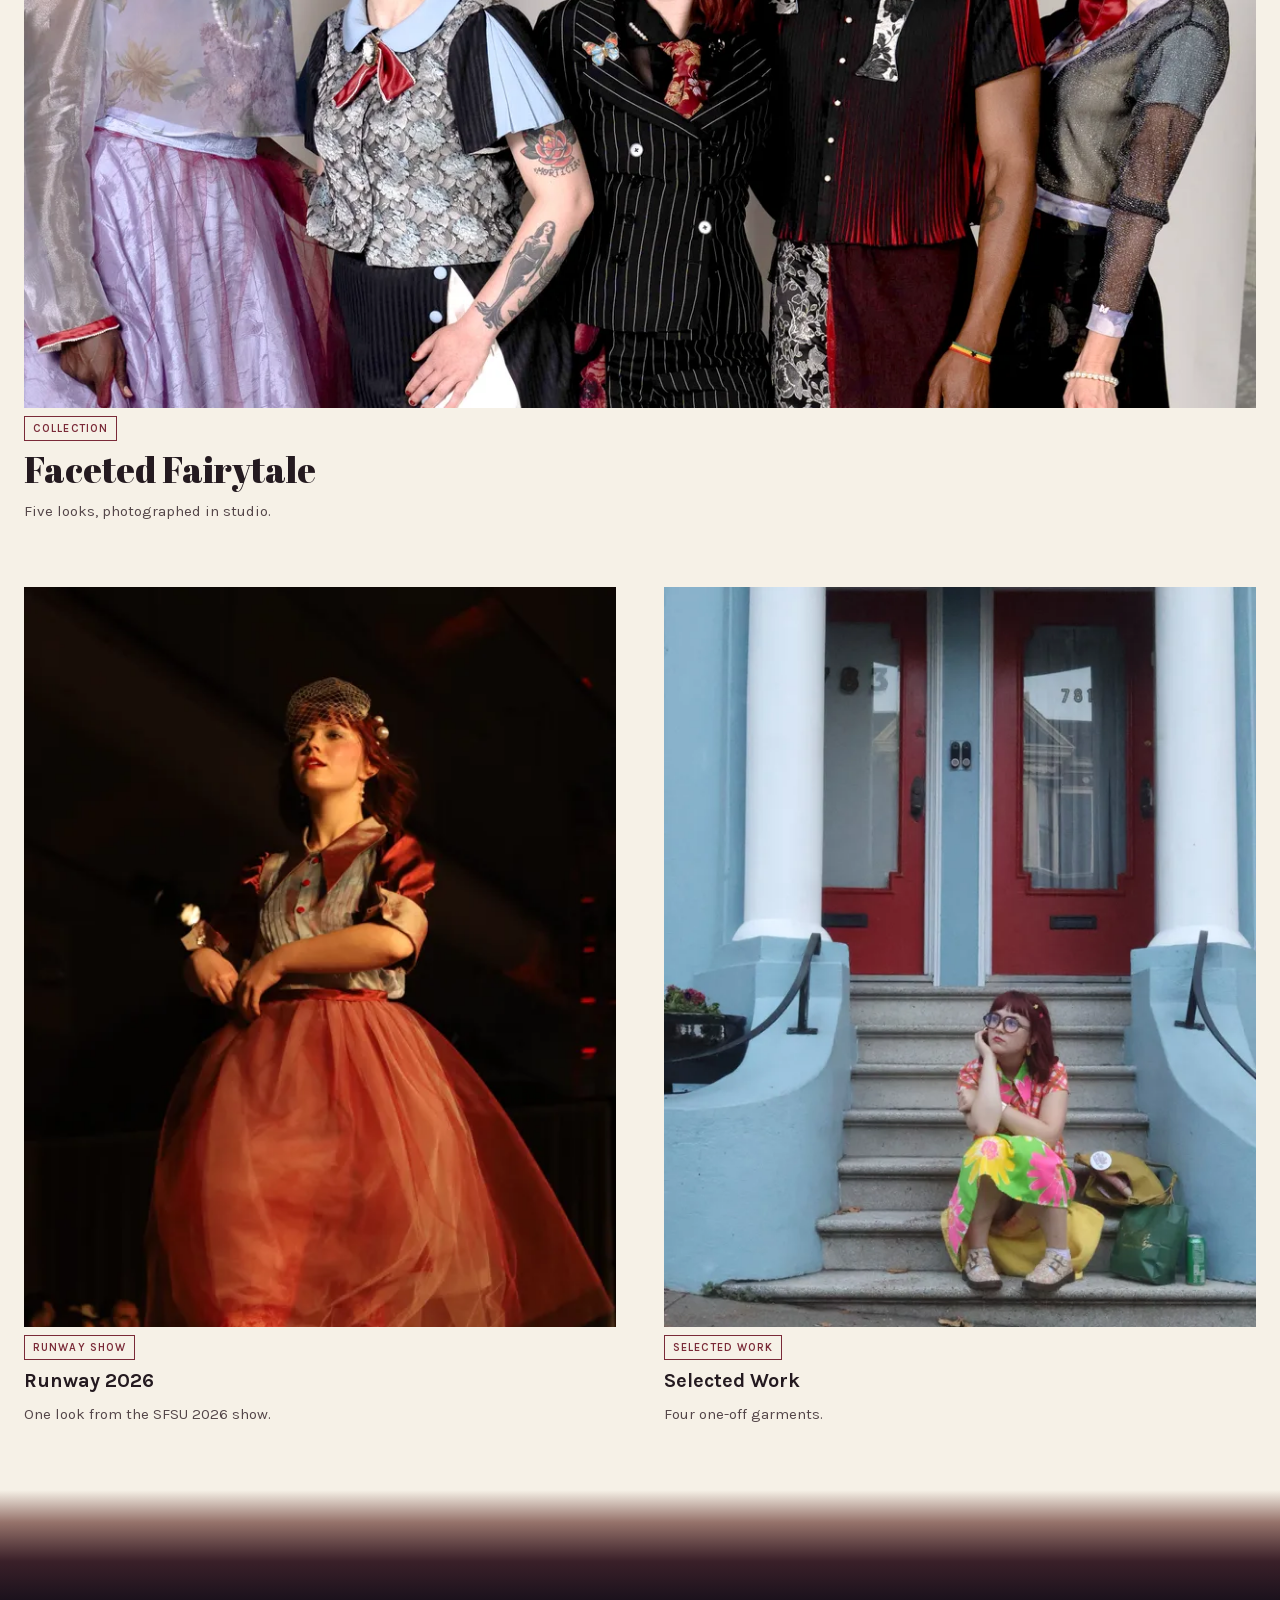
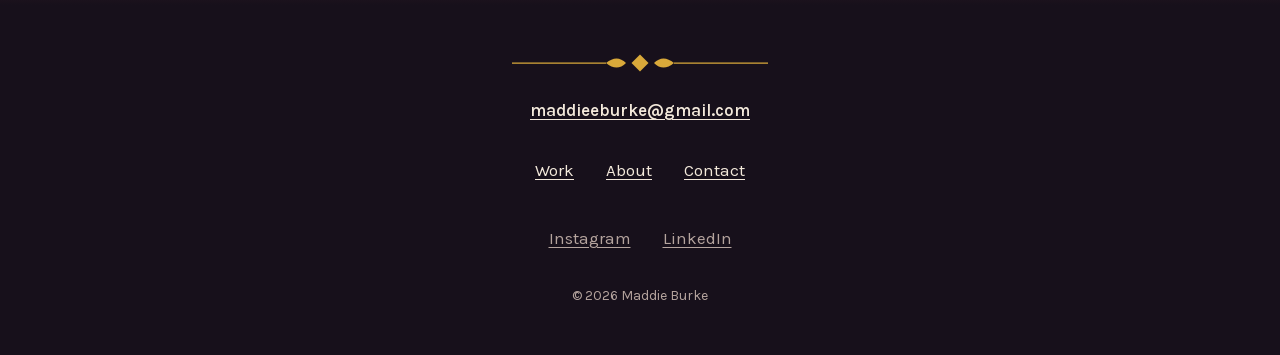
==== commit 8f0af1db: "fix(hero): credit the hero image and fade the zone boundaries Hero image credit - The hero is a look" ====
--- a/index.html
+++ b/index.html
@@ -48,12 +48,15 @@
           </p>
         </div>
 
+        <figure class="hero__figure">
+          <figcaption class="hero__credit">A look from <a href="/work/faceted-fairytale.html">Faceted Fairytale</a>, photographed in studio.</figcaption>
         <picture class="hero__image">
           <source type="image/webp" srcset="/assets/img/faceted-fairytale/hero-640.webp 640w, /assets/img/faceted-fairytale/hero-1280.webp 1280w, /assets/img/faceted-fairytale/hero-2000.webp 2000w" sizes="(min-width: 900px) 45vw, 100vw">
           <img src="/assets/img/faceted-fairytale/hero-1280.jpg" srcset="/assets/img/faceted-fairytale/hero-640.jpg 640w, /assets/img/faceted-fairytale/hero-1280.jpg 1280w, /assets/img/faceted-fairytale/hero-2000.jpg 2000w" sizes="(min-width: 900px) 45vw, 100vw"
                width="4000" height="5000" fetchpriority="high" decoding="async"
                alt="Model in a sheer lilac organza blouse over a pink tulle skirt, head tilted back, from the Faceted Fairytale collection.">
         </picture>
+        </figure>
       </div>
 
       <svg class="ornament" viewBox="0 0 260 20" width="260" height="20" aria-hidden="true" focusable="false">
--- a/assets/css/style.css
+++ b/assets/css/style.css
@@ -71,6 +71,20 @@
 
   --font-display: "Abril Fatface", Georgia, serif;
   --font-body:    "Karla", system-ui, -apple-system, sans-serif;
+
+  --backdrop: rgba(23, 16, 27, 0.94);   /* ink at 94% — lightbox overlay */
+
+  /* Zone anchors. Unlike the tokens above these do NOT change per zone —
+     they name the two grounds absolutely, because the fade between the zones
+     needs to reference both at once. */
+  --ink:    #17101B;
+  --bone:   #F6F1E7;
+  /* Warm stops for that fade. A straight ink-to-bone ramp passes through dead
+     grey (#7D7679 even in OKLab), because both ends are near-neutral and the
+     shortest path has no chroma. These route it through plum and warm taupe
+     instead, so the transition keeps the palette's warmth. */
+  --fade-1: #3A2029;
+  --fade-2: #96736B;
 
   --measure: 65ch;          /* max width of running text */
   --container: 1320px;
@@ -429,7 +443,7 @@
   flex-direction: column;
   align-items: center;
   gap: var(--space-3);
-  padding-block: var(--space-7) var(--space-5);
+  padding-block: var(--space-7) 0;
   text-align: center;
 }
 
@@ -610,7 +624,7 @@
 .hero__inner {
   display: grid;
   gap: var(--space-6);
-  padding-block: var(--space-7);
+  padding-block: var(--space-7) var(--space-6);
 }
 
 .hero__text {
@@ -706,3 +720,244 @@
 @media (min-width: 600px) {
   .card-grid { grid-template-columns: 1fr 1fr; }
 }
+
+
+/* --------------------------------------------------------------------------
+   19. GALLERY
+   -------------------------------------------------------------------------- */
+
+.gallery {
+  display: grid;
+  gap: var(--space-4);
+  width: 100%;
+  list-style: none;
+  margin: 0;
+  padding: 0;
+}
+
+@media (min-width: 600px) {
+  .gallery { grid-template-columns: 1fr 1fr; }
+}
+
+/* Landscape images break the grid rather than being letterboxed into a
+   portrait cell. */
+.gallery__item--wide { grid-column: 1 / -1; }
+
+.gallery__link { display: block; }
+.gallery__link img { width: 100%; }
+
+.collection-mark {
+  margin: 0;
+  max-width: 380px;
+  display: flex;
+  flex-direction: column;
+  gap: var(--space-2);
+}
+
+.next-project { padding-top: var(--space-5); }
+
+
+/* --------------------------------------------------------------------------
+   20. LIGHTBOX
+
+   Built on the native <dialog> element rather than hand-rolled. That gives
+   focus trapping, Escape-to-close, and focus restored to the thumbnail that
+   opened it — the three things portfolio lightboxes most often get wrong —
+   from the browser rather than from code that has to be maintained.
+
+   The thumbnails are real links to the full-size file. Without JS, or in a
+   browser without <dialog>, clicking one simply opens the image. Nothing is
+   trapped behind a control that does not work.
+   -------------------------------------------------------------------------- */
+
+.lightbox {
+  width: 100%;
+  height: 100%;
+  max-width: 100vw;
+  max-height: 100vh;
+  padding: 0;
+  border: none;
+  background: none;
+  color: var(--text);
+}
+
+.lightbox::backdrop { background: var(--backdrop); }
+
+.lightbox__inner {
+  position: relative;
+  display: grid;
+  grid-template-rows: 1fr auto;
+  gap: var(--space-3);
+  height: 100%;
+  padding: var(--space-3);
+}
+
+.lightbox__figure {
+  display: flex;
+  align-items: center;
+  justify-content: center;
+  min-height: 0;      /* lets the image shrink inside the grid row */
+  margin: 0;
+}
+
+.lightbox__img {
+  max-width: 100%;
+  max-height: 100%;
+  width: auto;
+  object-fit: contain;
+}
+
+.lightbox__bar {
+  display: flex;
+  align-items: center;
+  justify-content: space-between;
+  gap: var(--space-3);
+}
+
+.lightbox__btn {
+  display: inline-flex;
+  align-items: center;
+  justify-content: center;
+  min-width: 44px;
+  min-height: 44px;
+  padding-inline: var(--space-3);
+  background: none;
+  border: 1px solid var(--hairline);
+  color: var(--text);
+  font: inherit;
+  font-size: 0.875rem;
+  cursor: pointer;
+}
+
+.lightbox__btn:hover { border-color: var(--accent); color: var(--accent); }
+
+.lightbox__caption {
+  font-size: 0.875rem;
+  color: var(--muted);
+  text-align: center;
+  margin: 0;
+}
+
+.lightbox__close {
+  position: absolute;
+  top: var(--space-3);
+  right: var(--space-3);
+}
+
+
+/* --------------------------------------------------------------------------
+   21. TIGHT GALLERY — documentary register
+
+   Used where the source files are small and uniform (Runway 2026: seven
+   532px exports of a single look). Denser than the lookbook grid on purpose:
+   at three columns inside the 1320px container each cell lands near 420px,
+   comfortably under the 532px source, so nothing upscales. Two columns even
+   on mobile, because one-per-screen makes a set of near-identical frames
+   feel endless. See STYLEGUIDE.md §7.
+   -------------------------------------------------------------------------- */
+
+.gallery--tight {
+  grid-template-columns: 1fr 1fr;
+  gap: var(--space-3);
+}
+
+@media (min-width: 600px) {
+  .gallery--tight { grid-template-columns: repeat(3, 1fr); }
+}
+
+
+/* --------------------------------------------------------------------------
+   22. GARMENT GROUP
+
+   Selected Work is four separate one-off pieces rather than one body of work,
+   so each gets its own small gallery and caption. The grouping is the point:
+   seven photographs in a single grid would read as one set, which is exactly
+   what these are not.
+   -------------------------------------------------------------------------- */
+
+.garment {
+  display: flex;
+  flex-direction: column;
+  gap: var(--space-3);
+  width: 100%;
+}
+
+.garment .caption { text-align: left; }
+
+
+/* --------------------------------------------------------------------------
+   23. ZONE FADE
+
+   Replaces the hard ink/bone edge with a soft transition. Two reasons it is
+   built this way:
+
+   - The ornament stays on SOLID ink above the fade, not floating inside it.
+     It keeps full contrast, and it still marks the boundary — the fade is the
+     transition, the ornament is the punctuation.
+   - The ramp routes through plum and warm taupe rather than interpolating
+     straight. Ink and bone are both near-neutral, so the direct path greys
+     out through the middle and drains the warmth out of the palette.
+
+   Implemented as ::after / ::before so no empty decorative divs are needed in
+   seven separate HTML files.
+   -------------------------------------------------------------------------- */
+
+.hero .ornament,
+.page__head .ornament {
+  margin-bottom: var(--space-6);
+}
+
+.hero::after,
+.page__head::after {
+  content: "";
+  display: block;
+  width: 100%;
+  align-self: stretch;      /* page__head is a centred flex column */
+  height: clamp(64px, 9vw, 120px);
+  background: linear-gradient(
+    to bottom,
+    var(--ink) 0%,
+    var(--fade-1) 38%,
+    var(--fade-2) 72%,
+    var(--bone) 100%
+  );
+}
+
+.footer::before {
+  content: "";
+  display: block;
+  width: 100%;
+  height: clamp(64px, 9vw, 120px);
+  background: linear-gradient(
+    to bottom,
+    var(--bone) 0%,
+    var(--fade-2) 28%,
+    var(--fade-1) 62%,
+    var(--ink) 100%
+  );
+}
+
+
+/* --------------------------------------------------------------------------
+   24. HERO FIGURE
+
+   The hero image is a look from the collection on a model, not a portrait of
+   Maddie. Sitting unlabelled beside her name it reads as one, so it is
+   credited above the image where the caption is seen before the photograph
+   rather than after it.
+   -------------------------------------------------------------------------- */
+
+.hero__figure {
+  margin: 0;
+  display: flex;
+  flex-direction: column;
+  gap: var(--space-2);
+}
+
+.hero__credit {
+  font-size: 0.875rem;
+  color: var(--muted);
+  order: -1;                /* caption above the image */
+}
+
+.hero__credit a { color: var(--accent); }
